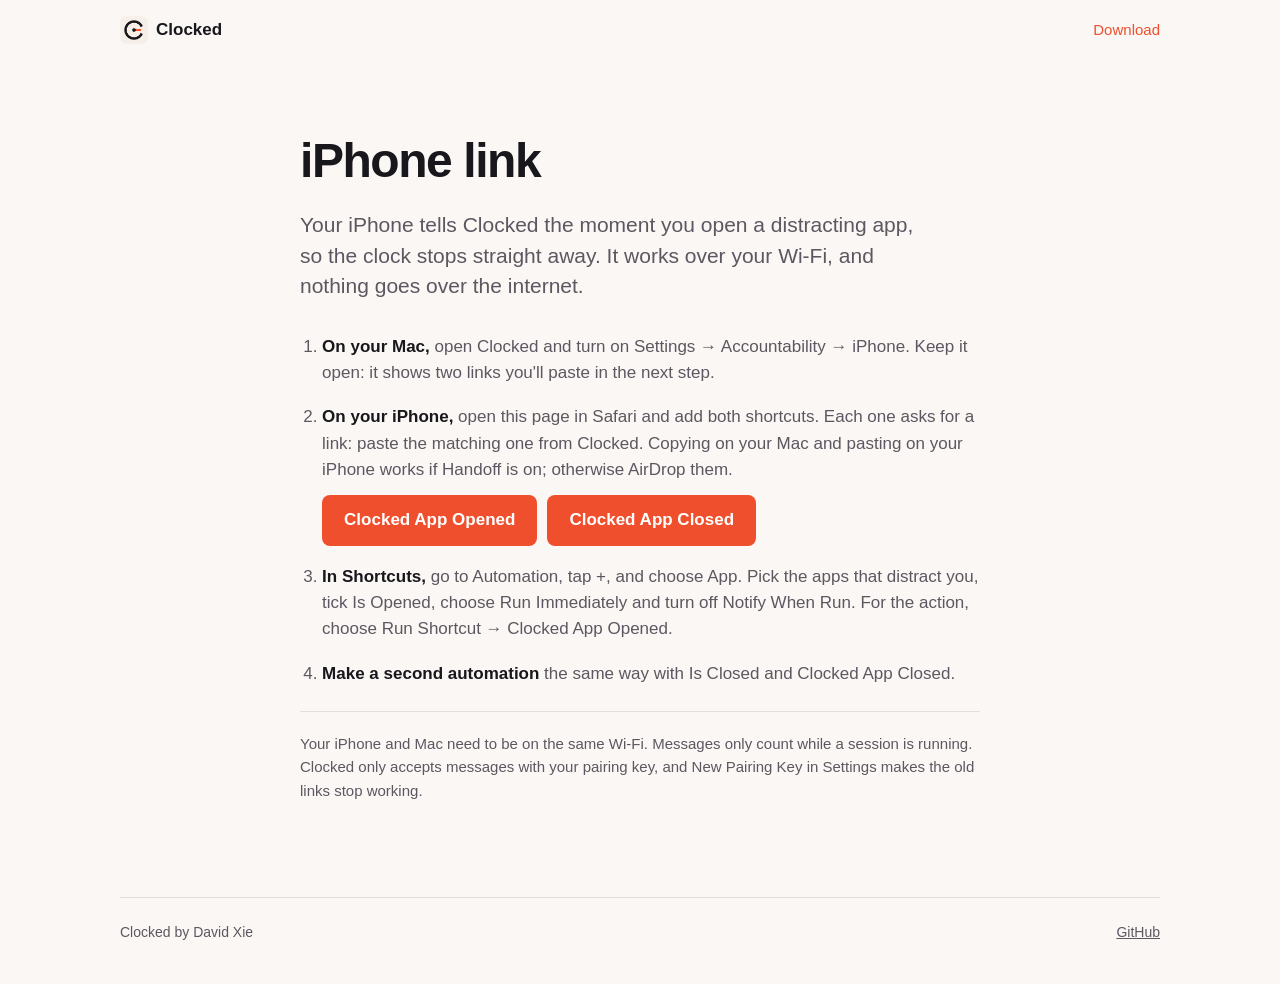
==== iphone/index.html @ c7246385 "iPhone link page and shortcuts" ====
<!doctype html>
<html lang="en">
<head>
  <meta charset="utf-8">
  <meta name="viewport" content="width=device-width, initial-scale=1">
  <title>Clocked iPhone link</title>
  <meta name="description" content="Let your iPhone tell Clocked when you open a distracting app.">
  <link rel="icon" href="../img/favicon.png">
  <link rel="stylesheet" href="../style.css">
  <style>
    main.wrap.page { margin-top: 0; }
    .page { padding-top: clamp(32px, 6vw, 64px); padding-bottom: clamp(48px, 7vw, 80px); max-width: 680px; }
    .page h1 { font-size: clamp(34px, 5vw, 48px); font-weight: 700; letter-spacing: -0.03em; margin-bottom: 12px; }
    .page .lead { margin: 0 0 32px; }
    .page ol { padding-left: 1.3em; margin: 0 0 24px; }
    .page li { margin-bottom: 18px; color: var(--text-2); }
    .page li b { color: var(--text); }
    .dls { display: flex; flex-wrap: wrap; gap: 10px; margin-top: 12px; }
    .page .note { font-size: 15px; color: var(--text-2); border-top: 1px solid var(--line); padding-top: 20px; }
  </style>
</head>
<body>
<nav class="nav">
  <div class="wrap nav-in">
    <a class="brand" href="../"><img src="../img/icon.png" alt="" width="28" height="28">Clocked</a>
    <a class="nav-dl" href="../#install">Download</a>
  </div>
</nav>

<main class="wrap page">
  <h1>iPhone link</h1>
  <p class="lead">Your iPhone tells Clocked the moment you open a distracting app, so the clock stops straight away. It works over your Wi-Fi, and nothing goes over the internet.</p>

  <ol>
    <li><b>On your Mac,</b> open Clocked and turn on Settings → Accountability → iPhone. Keep it open: it shows two links you'll paste in the next step.</li>
    <li><b>On your iPhone,</b> open this page in Safari and add both shortcuts. Each one asks for a link: paste the matching one from Clocked. Copying on your Mac and pasting on your iPhone works if Handoff is on; otherwise AirDrop them.
      <div class="dls">
        <a class="btn" href="Clocked%20App%20Opened.shortcut">Clocked App Opened</a>
        <a class="btn" href="Clocked%20App%20Closed.shortcut">Clocked App Closed</a>
      </div>
    </li>
    <li><b>In Shortcuts,</b> go to Automation, tap +, and choose App. Pick the apps that distract you, tick Is Opened, choose Run Immediately and turn off Notify When Run. For the action, choose Run Shortcut → Clocked App Opened.</li>
    <li><b>Make a second automation</b> the same way with Is Closed and Clocked App Closed.</li>
  </ol>

  <p class="note">Your iPhone and Mac need to be on the same Wi-Fi. Messages only count while a session is running. Clocked only accepts messages with your pairing key, and New Pairing Key in Settings makes the old links stop working.</p>
</main>

<footer class="wrap footer">
  <span>Clocked by David Xie</span>
  <a href="https://github.com/SnakeLuck360GT/clocked">GitHub</a>
</footer>
</body>
</html>
---- style.css ----
:root {
  --bg: #FBF7F4;
  --text: #18171C;
  --text-2: #5C5760;
  --line: #E6DED7;
  --ember: #EF4F2C;
  --font: -apple-system, BlinkMacSystemFont, "SF Pro Text", "Helvetica Neue", Helvetica, Arial, sans-serif;

  /* The app's own tokens (Theme.swift), used inside the demo window. */
  --w-canvas: #FBF7F4;
  --w-card: #FFFFFF;
  --w-raised: #F1E7DF;
  --w-text: #1D1D1F;
  --w-text-2: rgba(0, 0, 0, 0.5);
  --w-divider: rgba(0, 0, 0, 0.1);
  --w-track: rgba(0, 0, 0, 0.08);
  --w-control: #FFFFFF;
  --w-control-line: rgba(0, 0, 0, 0.12);
  --w-banner: rgba(246, 246, 246, 0.9);
  color-scheme: light;
}
@media (prefers-color-scheme: dark) {
  :root:not([data-theme="light"]) {
    --bg: #16161B;
    --text: #F1ECE7;
    --text-2: #A39D9B;
    --line: #2E2D35;
    --w-canvas: #16161B;
    --w-card: #24232A;
    --w-raised: #2E2D35;
    --w-text: #F5F5F7;
    --w-text-2: rgba(255, 255, 255, 0.55);
    --w-divider: rgba(255, 255, 255, 0.1);
    --w-track: rgba(255, 255, 255, 0.08);
    --w-control: #3A3940;
    --w-control-line: rgba(255, 255, 255, 0.1);
    --w-banner: rgba(40, 40, 44, 0.9);
    color-scheme: dark;
  }
}
:root[data-theme="dark"] {
  --bg: #16161B;
  --text: #F1ECE7;
  --text-2: #A39D9B;
  --line: #2E2D35;
  --w-canvas: #16161B;
  --w-card: #24232A;
  --w-raised: #2E2D35;
  --w-text: #F5F5F7;
  --w-text-2: rgba(255, 255, 255, 0.55);
  --w-divider: rgba(255, 255, 255, 0.1);
  --w-track: rgba(255, 255, 255, 0.08);
  --w-control: #3A3940;
  --w-control-line: rgba(255, 255, 255, 0.1);
  --w-banner: rgba(40, 40, 44, 0.9);
  color-scheme: dark;
}

* { box-sizing: border-box; }
body {
  margin: 0;
  background: var(--bg);
  color: var(--text);
  font: 17px/1.55 var(--font);
  -webkit-font-smoothing: antialiased;
  -webkit-text-size-adjust: 100%;
}
img { display: block; max-width: 100%; height: auto; }
a { color: inherit; }
p { margin: 0 0 1em; }
h1, h2, h3 { margin: 0; letter-spacing: -0.02em; }
button { font: inherit; color: inherit; }

.wrap { max-width: 1040px; margin: 0 auto; padding: 0 max(16px, 4vw); }
@media (min-width: 1140px) { .wrap { padding: 0; } }

/* Nav */
.nav-in { display: flex; align-items: center; justify-content: space-between; height: 60px; }
.brand { display: flex; align-items: center; gap: 8px; font-weight: 600; text-decoration: none; }
.brand img { width: 28px; height: 28px; transform: scale(1.2); }
.nav-dl { font-size: 15px; font-weight: 500; text-decoration: none; color: var(--ember); }

/* Hero */
.hero { padding-top: clamp(48px, 9vw, 104px); text-align: center; }
.hero h1 { font-size: clamp(38px, 6.4vw, 64px); font-weight: 700; line-height: 1.05; letter-spacing: -0.03em; }
.lead { font-size: clamp(18px, 2.2vw, 21px); line-height: 1.45; color: var(--text-2); max-width: 30em; margin: 18px auto 28px; }
.dl { display: flex; flex-wrap: wrap; align-items: center; justify-content: center; gap: 10px 18px; }
.dl .small { margin: 0; }
.btn {
  display: inline-block;
  background: var(--ember);
  color: #fff;
  text-decoration: none;
  font-weight: 600;
  padding: 12px 22px;
  border-radius: 8px;
}
.btn:hover { background: #DC4320; }
.btn:focus-visible, a:focus-visible, button:focus-visible { outline: 2px solid var(--ember); outline-offset: 3px; }
.small { font-size: 14px; color: var(--text-2); }

/* Demo */
.demo-wrap { padding-top: clamp(40px, 6vw, 64px); }
.demo-note { text-align: center; font-size: 15px; color: var(--text-2); margin: 24px 0 0; }
.stage { position: relative; }
.scaler { position: relative; margin: 0 auto; border-radius: 12px; overflow: hidden; box-shadow: 0 0 0 1px rgba(0, 0, 0, 0.1), 0 20px 50px rgba(0, 0, 0, 0.18); }
.win {
  position: absolute;
  top: 0; left: 0;
  width: 1000px;
  height: 740px;
  transform-origin: 0 0;
  overflow: hidden;
  background: var(--w-canvas);
  font: 13px/1.3 var(--font);
  color: var(--w-text);
  user-select: none;
  -webkit-user-select: none;
}
.pane-img { position: absolute; inset: 0; background-size: 1000px 740px; background-repeat: no-repeat; }
.side-hit { position: absolute; left: 0; top: 0; bottom: 0; }
.side-hit button { position: absolute; left: 0; width: 100%; border: 0; background: none; padding: 0; cursor: pointer; }
.today { position: absolute; top: 0; right: 0; bottom: 0; background: var(--w-canvas); overflow-y: auto; scrollbar-width: none; }
.today::-webkit-scrollbar { display: none; }
.today[hidden] { display: none; }

.t-title { position: sticky; top: 0; z-index: 2; height: 52px; padding-left: 20px; display: flex; align-items: center; font-size: 15px; font-weight: 600; background: var(--w-canvas); }
.t-col { width: 680px; margin: 0 auto; padding-bottom: 24px; }

.t-hero { padding: 24px 0; display: flex; flex-direction: column; align-items: center; gap: 12px; }
.ring { position: relative; width: 240px; height: 240px; }
.ring svg { position: absolute; inset: -9px; width: 258px; height: 258px; overflow: visible; transition: filter 0.4s, opacity 0.4s; }
.ring.dim svg { filter: saturate(0); opacity: 0.55; }
.ring-in { position: absolute; inset: 0; display: flex; flex-direction: column; align-items: center; justify-content: center; gap: 4px; padding: 0 28px; text-align: center; }
.ring-date { font-size: 12px; color: var(--w-text-2); }
.ring-time { font: 500 46px/1.05 ui-rounded, "SF Pro Rounded", var(--font); font-variant-numeric: tabular-nums; }
.ring.dim .ring-time { color: var(--w-text-2); }
.ring-status { font-size: 12px; color: var(--w-text-2); white-space: nowrap; }
.ring-status.strong { font-weight: 600; }
.goalbar { width: 240px; display: flex; flex-direction: column; align-items: center; gap: 4px; }
.goalbar[hidden] { display: none; }
.goalbar .track { width: 100%; height: 6px; border-radius: 3px; background: var(--w-track); overflow: hidden; }
.goalbar .fill { height: 100%; border-radius: 3px; transition: width 0.6s; }
.goalbar span { font-size: 10px; color: var(--w-text-2); font-variant-numeric: tabular-nums; }

.card { background: var(--w-card); border-radius: 14px; box-shadow: inset 0 0 0 1px var(--w-divider); margin-bottom: 16px; }
.subjects { padding: 12px; }
.row { position: relative; display: flex; align-items: center; gap: 12px; height: 52px; padding: 0 8px; border-radius: 10px; }
.row + .row::before, .add::before { content: ""; position: absolute; top: 0; left: 52px; right: 0; height: 1px; background: var(--w-divider); }
.row.current::before, .row.current + .row::before, .row.current + .add::before { display: none; }
.row.current { background: color-mix(in srgb, var(--c) 14%, transparent); }
.play {
  width: 36px; height: 36px; flex: none; border: 0; border-radius: 50%; padding: 0; cursor: pointer;
  display: grid; place-items: center; color: #fff;
  background: linear-gradient(180deg, color-mix(in srgb, var(--c) 80%, #fff), var(--c));
  box-shadow: 0 1px 2px color-mix(in srgb, var(--c) 20%, transparent);
  transition: transform 0.1s, box-shadow 0.2s;
}
.play:active { transform: scale(0.94); }
.row.current .play { box-shadow: 0 1px 6px color-mix(in srgb, var(--c) 45%, transparent); }
.row-name { font-size: 13px; font-weight: 500; }
.chip { font-size: 10px; font-weight: 600; padding: 2px 7px; border-radius: 6px; font-variant-numeric: tabular-nums; }
.chip.red { color: #FF3B30; background: rgba(255, 59, 48, 0.15); }
.chip.grey { color: var(--w-text-2); background: var(--w-track); }
.row-time { margin-left: auto; font-size: 15px; font-variant-numeric: tabular-nums; color: var(--w-text-2); }
.row.current .row-time { color: var(--w-text); }
.add { position: relative; display: flex; align-items: center; gap: 8px; height: 44px; padding: 0 8px; color: #EF4F2C; font-size: 13px; }

.opts { padding: 20px; display: flex; align-items: center; gap: 12px; }
.popup { display: inline-flex; align-items: center; gap: 6px; height: 22px; padding: 0 6px 0 9px; border-radius: 5px; background: var(--w-control); box-shadow: 0 0 0 0.5px var(--w-control-line), 0 0.5px 1px rgba(0, 0, 0, 0.1); }
.sensors { margin-left: auto; display: flex; gap: 6px; }
.sensor { width: 34px; height: 22px; border-radius: 5px; display: grid; place-items: center; color: #EF4F2C; background: rgba(239, 79, 44, 0.14); }

.running { padding: 20px; }
.run-top { display: flex; align-items: center; gap: 8px; }
.badge { display: inline-flex; align-items: center; gap: 5px; padding: 5px 10px; border-radius: 999px; font-size: 12px; font-weight: 500; color: var(--bc); background: color-mix(in srgb, var(--bc) 14%, transparent); }
.push { height: 22px; padding: 0 10px; border: 0; border-radius: 5px; background: var(--w-control); box-shadow: 0 0 0 0.5px var(--w-control-line), 0 0.5px 1px rgba(0, 0, 0, 0.1); font-size: 13px; cursor: pointer; color: var(--w-text); }
.push:active { filter: brightness(0.92); }
.run-top .push:first-of-type { margin-left: auto; }
.tiles { display: grid; grid-template-columns: repeat(5, 1fr); gap: 8px; margin-top: 16px; }
.tile { display: flex; flex-direction: column; align-items: center; gap: 2px; padding: 8px 0; border-radius: 10px; background: color-mix(in srgb, var(--w-raised) 60%, transparent); }
.tile b { font-size: 17px; font-weight: 600; font-variant-numeric: tabular-nums; }
.tile span { font-size: 10px; color: var(--w-text-2); }

/* The nudge banner sits above the window, like it does at the top of your screen. */
.banner {
  position: absolute;
  z-index: 5;
  left: 50%;
  top: 12px;
  width: min(470px, calc(100% - 24px));
  display: flex;
  align-items: center;
  gap: 12px;
  padding: 12px 16px;
  border-radius: 14px;
  background: var(--w-banner);
  -webkit-backdrop-filter: blur(20px) saturate(1.6);
  backdrop-filter: blur(20px) saturate(1.6);
  box-shadow: 0 0 0 0.5px rgba(0, 0, 0, 0.15), 0 10px 30px rgba(0, 0, 0, 0.2);
  color: var(--w-text);
  font: 13px/1.3 var(--font);
  transform: translate(-50%, 0);
  transition: opacity 0.25s, transform 0.25s;
}
.banner[hidden] { display: flex; opacity: 0; pointer-events: none; transform: translate(-50%, -6px); }
.banner-icon { color: #FF9500; flex: none; display: grid; }
.banner-text { display: flex; flex-direction: column; gap: 2px; min-width: 0; flex: 1; }
.banner-text span { font-size: 11px; color: var(--w-text-2); }
.banner-actions { display: flex; flex-direction: column; align-items: flex-end; gap: 4px; flex: none; }
.banner-actions .push { height: 19px; font-size: 11px; padding: 0 8px; }
.banner-x { border: 0; background: none; padding: 4px; cursor: pointer; color: var(--w-text-2); display: grid; }

/* Below the demo */
main.wrap { margin-top: clamp(64px, 9vw, 104px); }
.points { display: grid; gap: 28px 48px; padding-bottom: clamp(48px, 7vw, 80px); border-bottom: 1px solid var(--line); }
@media (min-width: 760px) { .points { grid-template-columns: repeat(3, 1fr); } }
.points h3 { font-size: 17px; font-weight: 600; margin-bottom: 4px; }
.points p { color: var(--text-2); margin: 0; }
#privacy, #install, #try { padding: clamp(48px, 7vw, 80px) 0; }
#try { border-bottom: 1px solid var(--line); }

/* Try it with your camera */
.try-grid { display: grid; gap: 24px; margin-top: 28px; }
@media (min-width: 860px) { .try-grid { grid-template-columns: minmax(0, 1.6fr) minmax(0, 1fr); align-items: start; } }
.cam { position: relative; aspect-ratio: 4 / 3; border-radius: 12px; overflow: hidden; background: #111114; }
.cam video { display: none; }
.cam canvas { position: absolute; inset: 0; width: 100%; height: 100%; }
.cam-start { position: absolute; inset: 0; display: flex; flex-direction: column; align-items: center; justify-content: center; gap: 12px; padding: 16px; text-align: center; }
.cam-start .small { color: rgba(255, 255, 255, 0.6); margin: 0; min-height: 1.4em; }
.cam-start button { border: 0; cursor: pointer; font: inherit; font-weight: 600; }
.cam-start button:disabled { opacity: 0.6; cursor: default; }
.cam.live .cam-start { display: none; }
.readout { font-size: 15px; }
.ro-top { display: flex; flex-direction: column; gap: 2px; margin-bottom: 16px; }
.ro-top span { color: var(--text-2); min-height: 1.5em; }
.ro-top b { font-size: 40px; font-weight: 300; font-variant-numeric: tabular-nums; letter-spacing: -0.02em; line-height: 1.1; }
.readout[data-state="held"] .ro-top b, .readout[data-state="held"] .ro-top span { color: #D98A1C; }
.readout[data-state="phone"] .ro-top b, .readout[data-state="phone"] .ro-top span { color: var(--ember); }
.readout[data-state="away"] .ro-top b { color: var(--text-2); }
.meter { position: relative; height: 8px; border-radius: 4px; background: var(--line); overflow: hidden; }
.meter-fill { height: 100%; width: 0; background: var(--ember); border-radius: 4px; transition: width 0.15s linear; }
.meter .half { position: absolute; left: 50%; top: 0; bottom: 0; width: 2px; background: var(--bg); }
.meter-labels { display: flex; justify-content: space-between; font-size: 12px; color: var(--text-2); margin: 6px 0 18px; }
.cuelist { list-style: none; padding: 0; margin: 0 0 16px; }
.cuelist li { display: grid; grid-template-columns: 40px 1fr; padding: 7px 0; border-top: 1px solid var(--line); color: var(--text-2); opacity: 0.55; transition: opacity 0.15s, color 0.15s; margin: 0; }
.cuelist b { font: 500 14px/1.6 ui-monospace, "SF Mono", Menlo, monospace; color: var(--ember); }
.cuelist li.neg b { color: #3E9B5C; }
.cuelist li.on { opacity: 1; color: var(--text); }
.linkbtn { border: 0; background: none; padding: 0; color: var(--text-2); text-decoration: underline; text-underline-offset: 3px; cursor: pointer; font-size: 14px; }
#privacy { border-bottom: 1px solid var(--line); }
.privacy { display: grid; gap: 32px 56px; }
@media (min-width: 860px) { .privacy { grid-template-columns: minmax(0, 1fr) minmax(0, 1fr); } }
.privacy p { color: var(--text-2); }
.claim { font-size: clamp(22px, 2.6vw, 26px); font-weight: 600; letter-spacing: -0.015em; line-height: 1.25; color: var(--text) !important; margin-bottom: 12px; }
.cmd { margin: 0 0 12px; padding: 12px 14px; border-radius: 8px; background: var(--text); color: var(--bg); white-space: pre-wrap; overflow-wrap: anywhere; font: 13px/1.5 ui-monospace, "SF Mono", Menlo, monospace; }
code { font-family: ui-monospace, "SF Mono", Menlo, monospace; font-size: 0.92em; }
.facts { list-style: none; padding: 0; margin: 0; color: var(--text-2); }
.facts li { padding: 14px 0; border-top: 1px solid var(--line); margin: 0; }
.facts li:first-child { border-top: 0; padding-top: 0; }
.facts b { color: var(--text); font-weight: 600; }
.facts .cmd { margin-top: 10px; font-size: 12px; }
h2 { font-size: clamp(26px, 3.4vw, 32px); font-weight: 700; margin-bottom: 14px; }
.narrow { max-width: 36em; color: var(--text-2); }
ol { padding-left: 1.2em; margin: 0 0 28px; }
li { margin-bottom: 0.5em; }
#install .dl { justify-content: flex-start; }

.footer {
  display: flex;
  justify-content: space-between;
  border-top: 1px solid var(--line);
  padding-top: 24px;
  padding-bottom: 40px;
  font-size: 14px;
  color: var(--text-2);
}

@media (prefers-reduced-motion: reduce) {
  .banner, .ring svg, .goalbar .fill { transition: none; }
}
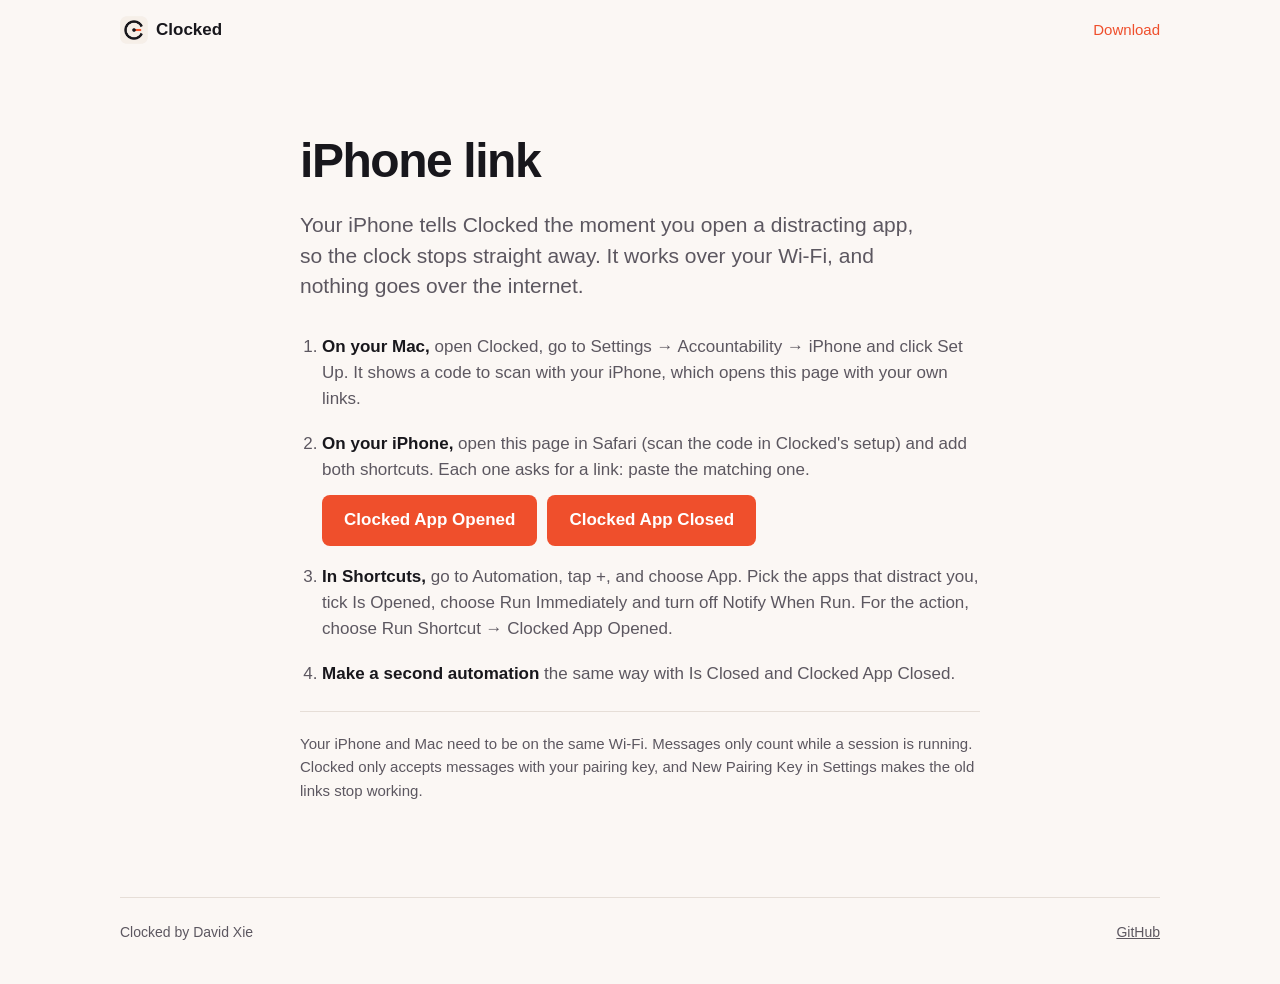
==== commit a127815a: "iPhone page: your links from the setup code" ====
--- a/iphone/index.html
+++ b/iphone/index.html
@@ -16,6 +16,12 @@
     .page li { margin-bottom: 18px; color: var(--text-2); }
     .page li b { color: var(--text); }
     .dls { display: flex; flex-wrap: wrap; gap: 10px; margin-top: 12px; }
+    .yours { display: none; margin: 14px 0 4px; border: 1px solid var(--line); border-radius: 10px; padding: 14px; }
+    .yours.on { display: block; }
+    .yours p { margin: 0 0 10px; font-size: 15px; color: var(--text); }
+    .yours .lk { display: flex; gap: 8px; align-items: center; margin-top: 8px; }
+    .yours .lk span { flex: 1; color: var(--text-2); font-size: 15px; }
+    .yours button { border: 1px solid var(--line); background: transparent; color: var(--text); border-radius: 7px; padding: 6px 12px; font: inherit; font-size: 15px; cursor: pointer; }
     .page .note { font-size: 15px; color: var(--text-2); border-top: 1px solid var(--line); padding-top: 20px; }
   </style>
 </head>
@@ -32,8 +38,13 @@
   <p class="lead">Your iPhone tells Clocked the moment you open a distracting app, so the clock stops straight away. It works over your Wi-Fi, and nothing goes over the internet.</p>
 
   <ol>
-    <li><b>On your Mac,</b> open Clocked and turn on Settings → Accountability → iPhone. Keep it open: it shows two links you'll paste in the next step.</li>
-    <li><b>On your iPhone,</b> open this page in Safari and add both shortcuts. Each one asks for a link: paste the matching one from Clocked. Copying on your Mac and pasting on your iPhone works if Handoff is on; otherwise AirDrop them.
+    <li><b>On your Mac,</b> open Clocked, go to Settings → Accountability → iPhone and click Set Up. It shows a code to scan with your iPhone, which opens this page with your own links.</li>
+    <li><b>On your iPhone,</b> open this page in Safari (scan the code in Clocked's setup) and add both shortcuts. Each one asks for a link: paste the matching one.
+      <div class="yours" id="yours">
+        <p>Your links</p>
+        <div class="lk"><span>For “Clocked App Opened”</span><button data-copy="openedLink">Copy</button></div>
+        <div class="lk"><span>For “Clocked App Closed”</span><button data-copy="closedLink">Copy</button></div>
+      </div>
       <div class="dls">
         <a class="btn" href="Clocked%20App%20Opened.shortcut">Clocked App Opened</a>
         <a class="btn" href="Clocked%20App%20Closed.shortcut">Clocked App Closed</a>
@@ -50,5 +61,23 @@
   <span>Clocked by David Xie</span>
   <a href="https://github.com/SnakeLuck360GT/clocked">GitHub</a>
 </footer>
+<script>
+  // The links come from the part of the address after "#", which browsers never send to the server.
+  const links = {};
+  const p = new URLSearchParams(location.hash.slice(1));
+  const host = p.get("host"), port = p.get("port"), key = p.get("key");
+  if (host && port && key && /^[\w.-]+$/.test(host) && /^\d+$/.test(port) && /^\w+$/.test(key)) {
+    const base = `http://${host}:${port}`;
+    links.openedLink = `${base}/opened?key=${key}`;
+    links.closedLink = `${base}/closed?key=${key}`;
+    document.getElementById("yours").classList.add("on");
+  }
+  for (const b of document.querySelectorAll("[data-copy]")) {
+    b.addEventListener("click", async () => {
+      await navigator.clipboard.writeText(links[b.dataset.copy]);
+      b.textContent = "Copied";
+    });
+  }
+</script>
 </body>
 </html>
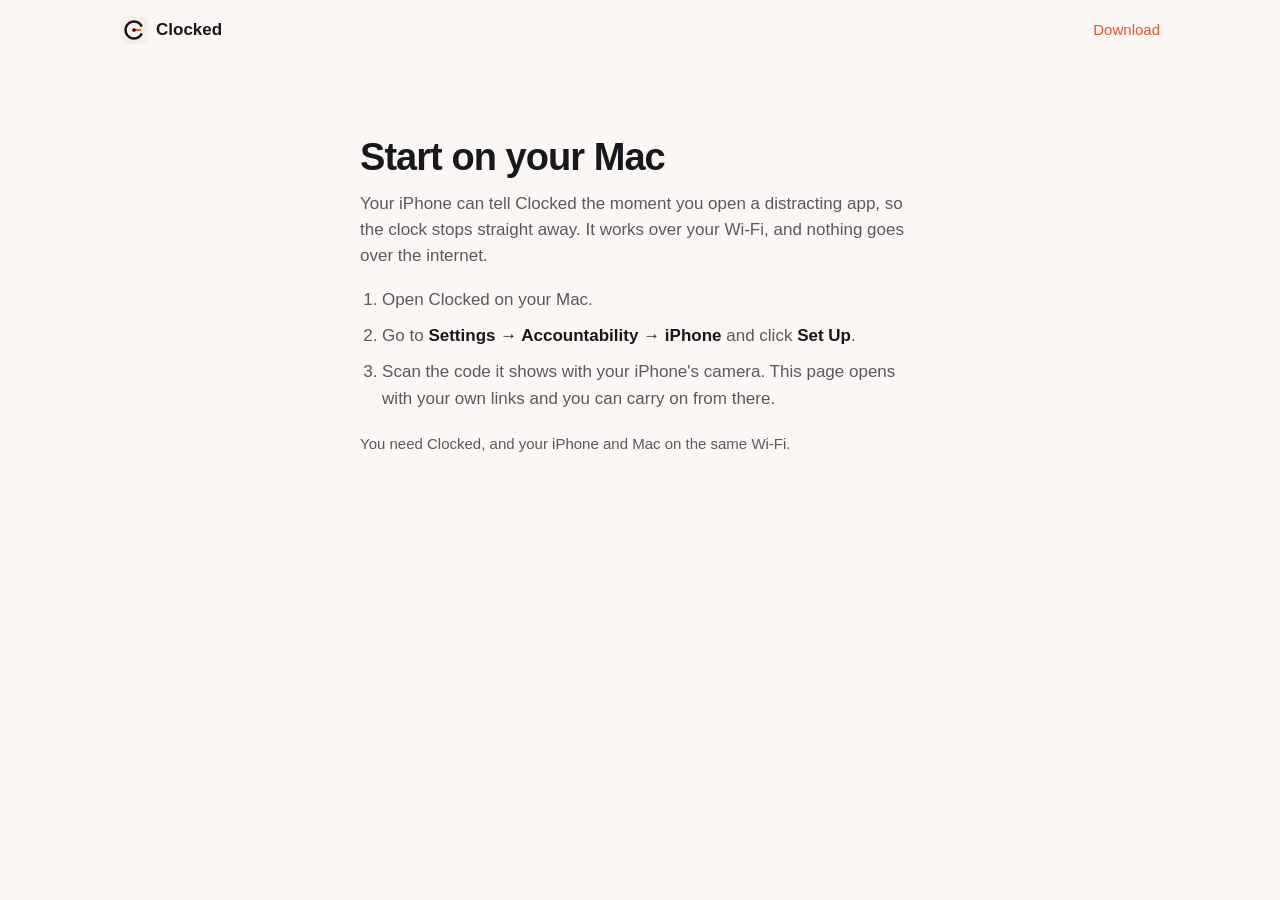
==== commit 0b552a5d: "iPhone setup as a step-by-step wizard" ====
--- a/iphone/index.html
+++ b/iphone/index.html
@@ -8,21 +8,25 @@
   <link rel="icon" href="../img/favicon.png">
   <link rel="stylesheet" href="../style.css">
   <style>
-    main.wrap.page { margin-top: 0; }
-    .page { padding-top: clamp(32px, 6vw, 64px); padding-bottom: clamp(48px, 7vw, 80px); max-width: 680px; }
-    .page h1 { font-size: clamp(34px, 5vw, 48px); font-weight: 700; letter-spacing: -0.03em; margin-bottom: 12px; }
-    .page .lead { margin: 0 0 32px; }
-    .page ol { padding-left: 1.3em; margin: 0 0 24px; }
-    .page li { margin-bottom: 18px; color: var(--text-2); }
-    .page li b { color: var(--text); }
-    .dls { display: flex; flex-wrap: wrap; gap: 10px; margin-top: 12px; }
-    .yours { display: none; margin: 14px 0 4px; border: 1px solid var(--line); border-radius: 10px; padding: 14px; }
-    .yours.on { display: block; }
-    .yours p { margin: 0 0 10px; font-size: 15px; color: var(--text); }
-    .yours .lk { display: flex; gap: 8px; align-items: center; margin-top: 8px; }
-    .yours .lk span { flex: 1; color: var(--text-2); font-size: 15px; }
-    .yours button { border: 1px solid var(--line); background: transparent; color: var(--text); border-radius: 7px; padding: 6px 12px; font: inherit; font-size: 15px; cursor: pointer; }
-    .page .note { font-size: 15px; color: var(--text-2); border-top: 1px solid var(--line); padding-top: 20px; }
+    main.wrap.wiz { margin-top: 0; max-width: 560px; padding-top: clamp(24px, 5vw, 48px); padding-bottom: 48px; }
+    .bar { display: flex; gap: 6px; margin-bottom: 28px; }
+    .bar i { flex: 1; height: 4px; border-radius: 2px; background: var(--line); }
+    .bar i.done { background: var(--ember); }
+    .step { display: none; }
+    .step.on { display: block; }
+    .step h1 { font-size: clamp(28px, 7vw, 38px); font-weight: 700; letter-spacing: -0.025em; line-height: 1.12; margin-bottom: 12px; }
+    .step p { color: var(--text-2); }
+    .step ol { padding-left: 1.3em; margin: 0 0 20px; color: var(--text-2); }
+    .step li { margin-bottom: 10px; }
+    .step li b, .step p b { color: var(--text); font-weight: 600; }
+    .big { display: block; width: 100%; text-align: center; border: 0; font: inherit; font-weight: 600; font-size: 18px; padding: 15px; border-radius: 10px; cursor: pointer; margin-top: 8px; }
+    .big.primary { background: var(--ember); color: #fff; text-decoration: none; }
+    .big.secondary { background: transparent; color: var(--text); border: 1px solid var(--line); text-decoration: none; }
+    .nav2 { display: flex; justify-content: space-between; align-items: center; margin-top: 28px; }
+    .nav2 button { border: 0; background: none; font: inherit; font-size: 17px; color: var(--text-2); cursor: pointer; padding: 8px 0; }
+    .nav2 .next { color: var(--ember); font-weight: 600; }
+    .done-msg { color: var(--text-2); font-size: 15px; min-height: 1.5em; margin-top: 10px; }
+    .small { font-size: 15px; }
   </style>
 </head>
 <body>
@@ -33,51 +37,131 @@
   </div>
 </nav>
 
-<main class="wrap page">
-  <h1>iPhone link</h1>
-  <p class="lead">Your iPhone tells Clocked the moment you open a distracting app, so the clock stops straight away. It works over your Wi-Fi, and nothing goes over the internet.</p>
+<main class="wrap wiz">
+  <div class="bar" id="bar"></div>
 
-  <ol>
-    <li><b>On your Mac,</b> open Clocked, go to Settings → Accountability → iPhone and click Set Up. It shows a code to scan with your iPhone, which opens this page with your own links.</li>
-    <li><b>On your iPhone,</b> open this page in Safari (scan the code in Clocked's setup) and add both shortcuts. Each one asks for a link: paste the matching one.
-      <div class="yours" id="yours">
-        <p>Your links</p>
-        <div class="lk"><span>For “Clocked App Opened”</span><button data-copy="openedLink">Copy</button></div>
-        <div class="lk"><span>For “Clocked App Closed”</span><button data-copy="closedLink">Copy</button></div>
-      </div>
-      <div class="dls">
-        <a class="btn" href="Clocked%20App%20Opened.shortcut">Clocked App Opened</a>
-        <a class="btn" href="Clocked%20App%20Closed.shortcut">Clocked App Closed</a>
-      </div>
-    </li>
-    <li><b>In Shortcuts,</b> go to Automation, tap +, and choose App. Pick the apps that distract you, tick Is Opened, choose Run Immediately and turn off Notify When Run. For the action, choose Run Shortcut → Clocked App Opened.</li>
-    <li><b>Make a second automation</b> the same way with Is Closed and Clocked App Closed.</li>
-  </ol>
+  <section class="step" data-step="start">
+    <h1>Start on your Mac</h1>
+    <p>Your iPhone can tell Clocked the moment you open a distracting app, so the clock stops straight away. It works over your Wi-Fi, and nothing goes over the internet.</p>
+    <ol>
+      <li>Open Clocked on your Mac.</li>
+      <li>Go to <b>Settings → Accountability → iPhone</b> and click <b>Set Up</b>.</li>
+      <li>Scan the code it shows with your iPhone's camera. This page opens with your own links and you can carry on from there.</li>
+    </ol>
+    <p class="small">You need Clocked, and your iPhone and Mac on the same Wi-Fi.</p>
+  </section>
 
-  <p class="note">Your iPhone and Mac need to be on the same Wi-Fi. Messages only count while a session is running. Clocked only accepts messages with your pairing key, and New Pairing Key in Settings makes the old links stop working.</p>
+  <section class="step" data-step="opened">
+    <h1>Add “Clocked App Opened”</h1>
+    <p>Tap the button. It copies your link and opens the shortcut. When Shortcuts asks for a link, <b>paste</b> it, then tap <b>Add Shortcut</b>.</p>
+    <a class="big primary" href="Clocked%20App%20Opened.shortcut" data-copy="opened">Copy link and add shortcut</a>
+    <p class="done-msg" id="msg-opened"></p>
+  </section>
+
+  <section class="step" data-step="closed">
+    <h1>Add “Clocked App Closed”</h1>
+    <p>Same again. Tap, then <b>paste</b> and <b>Add Shortcut</b>.</p>
+    <a class="big primary" href="Clocked%20App%20Closed.shortcut" data-copy="closed">Copy link and add shortcut</a>
+    <p class="done-msg" id="msg-closed"></p>
+  </section>
+
+  <section class="step" data-step="auto-open">
+    <h1>When an app opens</h1>
+    <p>Now tell your iPhone when to run it.</p>
+    <ol>
+      <li>Open <b>Shortcuts</b> and go to the <b>Automation</b> tab.</li>
+      <li>Tap <b>+</b>, then <b>App</b>.</li>
+      <li>Choose the apps that distract you and tick <b>Is Opened</b>.</li>
+      <li>Choose <b>Run Immediately</b> and turn off <b>Notify When Run</b>.</li>
+      <li>Tap <b>Next</b>, then pick <b>Clocked App Opened</b>.</li>
+    </ol>
+    <a class="big secondary" href="shortcuts://">Open Shortcuts</a>
+  </section>
+
+  <section class="step" data-step="auto-close">
+    <h1>When it closes</h1>
+    <p>One more, the same way.</p>
+    <ol>
+      <li>In <b>Automation</b>, tap <b>+</b>, then <b>App</b>.</li>
+      <li>Choose the same apps and tick <b>Is Closed</b>.</li>
+      <li>Choose <b>Run Immediately</b> and turn off <b>Notify When Run</b>.</li>
+      <li>Tap <b>Next</b>, then pick <b>Clocked App Closed</b>.</li>
+    </ol>
+    <a class="big secondary" href="shortcuts://">Open Shortcuts</a>
+  </section>
+
+  <section class="step" data-step="focus">
+    <h1>Only while studying (optional)</h1>
+    <p>If you use a Study Focus during sessions, you can make the shortcuts send nothing the rest of the time. Do this for both shortcuts:</p>
+    <ol>
+      <li>Open the shortcut in <b>Shortcuts</b>.</li>
+      <li>Add <b>Get Current Focus</b> at the top.</li>
+      <li>Add <b>If</b> below it: <b>Current Focus</b> <b>is</b> Study.</li>
+      <li>Drag <b>URL</b> and <b>Get Contents of URL</b> inside the If.</li>
+    </ol>
+    <p class="small">Skip this if you don't use a Study Focus. Clocked ignores messages outside a session anyway.</p>
+  </section>
+
+  <section class="step" data-step="test">
+    <h1>Try it</h1>
+    <p>Open one of your apps on this iPhone. Clocked's setup on your Mac shows a tick when the message arrives.</p>
+    <p>That's it. During a session, opening those apps stops the clock straight away.</p>
+  </section>
+
+  <div class="nav2">
+    <button id="back">Back</button>
+    <button id="next" class="next">Next</button>
+  </div>
 </main>
 
-<footer class="wrap footer">
-  <span>Clocked by David Xie</span>
-  <a href="https://github.com/SnakeLuck360GT/clocked">GitHub</a>
-</footer>
 <script>
-  // The links come from the part of the address after "#", which browsers never send to the server.
-  const links = {};
+  // Your links come from the part of the address after "#" (from the code in Clocked's setup).
+  // Browsers never send that part to the server.
   const p = new URLSearchParams(location.hash.slice(1));
   const host = p.get("host"), port = p.get("port"), key = p.get("key");
-  if (host && port && key && /^[\w.-]+$/.test(host) && /^\d+$/.test(port) && /^\w+$/.test(key)) {
-    const base = `http://${host}:${port}`;
-    links.openedLink = `${base}/opened?key=${key}`;
-    links.closedLink = `${base}/closed?key=${key}`;
-    document.getElementById("yours").classList.add("on");
+  const valid = host && port && key && /^[\w.-]+$/.test(host) && /^\d+$/.test(port) && /^\w+$/.test(key);
+  const links = valid ? {
+    opened: `http://${host}:${port}/opened?key=${key}`,
+    closed: `http://${host}:${port}/closed?key=${key}`,
+  } : null;
+
+  const order = valid ? ["opened", "closed", "auto-open", "auto-close", "focus", "test"] : ["start"];
+  const steps = Object.fromEntries([...document.querySelectorAll(".step")].map((s) => [s.dataset.step, s]));
+  let i = 0;
+  const bar = document.getElementById("bar");
+  bar.innerHTML = order.length > 1 ? order.map(() => "<i></i>").join("") : "";
+
+  function show() {
+    for (const s of Object.values(steps)) s.classList.remove("on");
+    steps[order[i]].classList.add("on");
+    [...bar.children].forEach((b, n) => b.classList.toggle("done", n <= i));
+    document.getElementById("back").style.visibility = i > 0 ? "visible" : "hidden";
+    const next = document.getElementById("next");
+    next.style.visibility = order.length > 1 ? "visible" : "hidden";
+    next.textContent = i === order.length - 1 ? "Done" : "Next";
+    window.scrollTo(0, 0);
   }
-  for (const b of document.querySelectorAll("[data-copy]")) {
-    b.addEventListener("click", async () => {
-      await navigator.clipboard.writeText(links[b.dataset.copy]);
-      b.textContent = "Copied";
+  document.getElementById("back").addEventListener("click", () => { if (i > 0) { i--; show(); } });
+  document.getElementById("next").addEventListener("click", () => {
+    if (i < order.length - 1) { i++; show(); } else { location.href = "../"; }
+  });
+
+  // Copy the link, then open the shortcut, in one tap.
+  for (const a of document.querySelectorAll("[data-copy]")) {
+    a.addEventListener("click", async (e) => {
+      if (!links) return;
+      e.preventDefault();
+      const msg = document.getElementById(`msg-${a.dataset.copy}`);
+      try {
+        await navigator.clipboard.writeText(links[a.dataset.copy]);
+        msg.textContent = "Link copied. Paste it when Shortcuts asks, then come back here.";
+      } catch {
+        msg.textContent = links[a.dataset.copy];
+      }
+      location.href = a.getAttribute("href");
     });
   }
+  show();
 </script>
 </body>
 </html>
